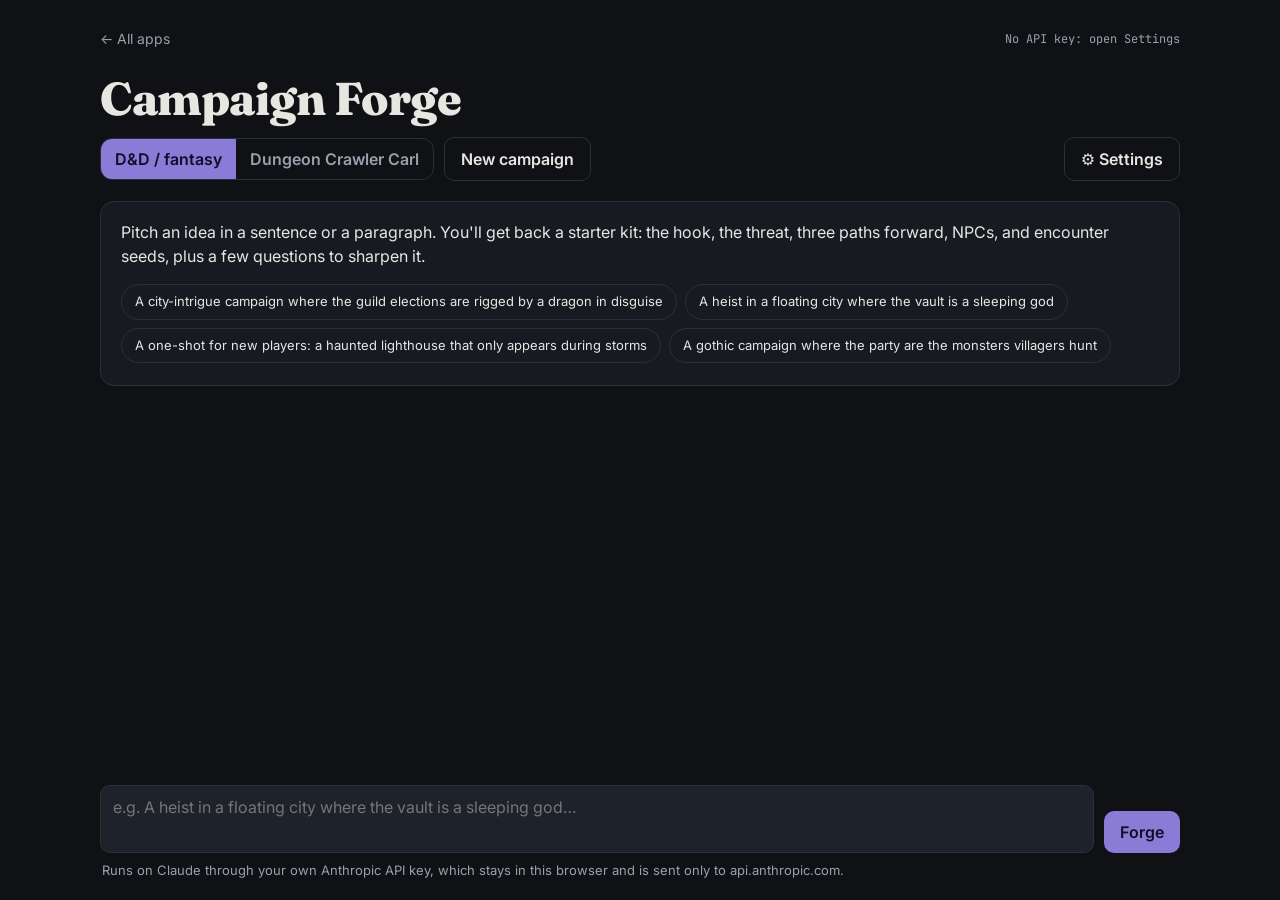
==== campaign-forge/index.html @ dca75c18 "Add personal_apps: landing page, theater, sports, housing, campaign forge - Baritenor Casting Call: " ====
<!DOCTYPE html>
<html lang="en">
<head>
<meta charset="utf-8">
<meta name="viewport" content="width=device-width, initial-scale=1">
<title>Campaign Forge</title>
<link rel="stylesheet" href="../assets/style.css">
<style>
  :root { --accent: #8a7cd6; --accent-ink: #120d2a; }
  body { min-height: 100vh; }
  .wrap { display: flex; flex-direction: column; min-height: 100vh; padding-bottom: 20px; }
  .modebar { display: flex; flex-wrap: wrap; gap: 10px; align-items: center; margin: 6px 0 14px; }
  .seg { display: inline-flex; border: 1px solid var(--line); border-radius: 12px; overflow: hidden; }
  .seg button { background: transparent; border: 0; padding: 8px 14px; color: var(--muted); font-weight: 600; }
  .seg button.on { background: var(--accent); color: var(--accent-ink); }
  .settings { margin-left: auto; }
  #log { flex: 1; display: flex; flex-direction: column; gap: 14px; padding: 6px 0 16px; }
  .msg { max-width: 860px; border-radius: 14px; padding: 14px 18px; line-height: 1.55; }
  .msg.user { align-self: flex-end; background: color-mix(in srgb, var(--accent) 18%, var(--panel)); border: 1px solid color-mix(in srgb, var(--accent) 40%, transparent); }
  .msg.bot { align-self: flex-start; background: var(--panel); border: 1px solid var(--line); }
  .msg.bot h3 { font-family: var(--display); font-size: 18px; margin: 14px 0 6px; }
  .msg.bot h3:first-child, .msg.bot h2:first-child { margin-top: 0; }
  .msg.bot h2 { font-size: 20px; margin: 14px 0 6px; }
  .msg.bot ul, .msg.bot ol { padding-left: 20px; margin: 6px 0; }
  .msg.bot p { margin: 6px 0; }
  .msg.bot code { font-family: var(--mono); font-size: 13px; background: var(--panel-2); padding: 1px 5px; border-radius: 5px; }
  .msg.err { border-color: var(--bad); color: var(--bad); }
  .chips { display: flex; flex-wrap: wrap; gap: 8px; margin: 10px 0 4px; }
  .chip { background: var(--panel); border: 1px solid var(--line); color: var(--text); border-radius: 999px; padding: 7px 13px; font-size: 13px; }
  .chip:hover { border-color: var(--accent); }
  .composer { position: sticky; bottom: 0; background: linear-gradient(to top, var(--bg) 75%, transparent); padding-top: 14px; }
  .composer form { display: flex; gap: 10px; align-items: flex-end; }
  .composer textarea { resize: none; min-height: 52px; max-height: 200px; }
  dialog { background: var(--panel); color: var(--text); border: 1px solid var(--line); border-radius: 14px; max-width: 520px; width: 92vw; }
  dialog::backdrop { background: rgba(0,0,0,.6); }
  dialog label { display: block; font-size: 13px; color: var(--muted); margin: 12px 0 4px; }
  .welcome h2 { margin-top: 10px; }
  .cursor::after { content: "▍"; animation: blink 1s steps(2) infinite; color: var(--accent); }
  @keyframes blink { 50% { opacity: 0; } }
</style>
</head>
<body>
<div class="wrap">
  <div class="topbar"><a class="home" href="../">← All apps</a><span class="stamp" id="keyState"></span></div>
  <h1 class="title">Campaign Forge</h1>
  <div class="modebar">
    <div class="seg" role="tablist" aria-label="Game system">
      <button id="mDnd" class="on" data-mode="dnd">D&amp;D / fantasy</button>
      <button id="mDcc" data-mode="dcc">Dungeon Crawler Carl</button>
    </div>
    <button class="btn ghost" id="newChat">New campaign</button>
    <button class="btn ghost settings" id="openSettings">⚙ Settings</button>
  </div>

  <div id="log">
    <div class="welcome card" id="welcome">
      <p style="margin-top:0">Pitch an idea in a sentence or a paragraph. You'll get back a starter kit: the hook, the threat, three paths forward, NPCs, and encounter seeds, plus a few questions to sharpen it.</p>
      <div class="chips" id="chips"></div>
    </div>
  </div>

  <div class="composer">
    <form id="form">
      <textarea class="field" id="input" placeholder="e.g. A heist in a floating city where the vault is a sleeping god…" rows="2"></textarea>
      <button class="btn" id="send" type="submit">Forge</button>
    </form>
    <p class="small muted" style="margin:8px 2px 0">Runs on Claude through your own Anthropic API key, which stays in this browser and is sent only to api.anthropic.com.</p>
  </div>
</div>

<dialog id="settings">
  <form method="dialog">
    <h2 style="margin-top:0">Settings</h2>
    <label for="apiKey">Anthropic API key</label>
    <input class="field" id="apiKey" type="password" placeholder="sk-ant-…" autocomplete="off">
    <label for="model">Model</label>
    <select class="field" id="model">
      <option value="claude-sonnet-5-5">Claude Sonnet 5.5 (fast, great default)</option>
      <option value="claude-opus-5-5">Claude Opus 5.5 (deepest)</option>
      <option value="claude-haiku-5-5">Claude Haiku 5.5 (quickest)</option>
    </select>
    <label><input type="checkbox" id="remember" checked> Remember the key in this browser</label>
    <p class="small muted">Get a key at console.anthropic.com. Usage is billed to that key's account.</p>
    <div style="display:flex; gap:10px; justify-content:flex-end; margin-top:14px">
      <button class="btn ghost" value="cancel">Cancel</button>
      <button class="btn" id="saveSettings" value="save">Save</button>
    </div>
  </form>
</dialog>

<script src="prompts.js"></script>
<script>
const $ = id => document.getElementById(id);
const store = {
  get(k) { try { return localStorage.getItem(k); } catch { return null; } },
  set(k, v) { try { v == null ? localStorage.removeItem(k) : localStorage.setItem(k, v); } catch {} }
};
let apiKey = store.get('forge.key') || '';
let model = store.get('forge.model') || 'claude-sonnet-5-5';
let mode = store.get('forge.mode') || 'dnd';
let history = [];
let busy = false;

const STARTERS = {
  dnd: [
    'A city-intrigue campaign where the guild elections are rigged by a dragon in disguise',
    'A heist in a floating city where the vault is a sleeping god',
    'A one-shot for new players: a haunted lighthouse that only appears during storms',
    'A gothic campaign where the party are the monsters villagers hunt'
  ],
  dcc: [
    'Floor 2 neighborhood: a dungeon-run timeshare resort whose Boss is a predatory sales manager',
    'A Boss battle in a collapsing bowling alley, with lane-themed traps',
    'An interview-show segment where the host secretly works for a rival crawler',
    'A heartbreak beat: the crawlers find a saferoom shaped like one crawler\'s childhood home'
  ]
};

function esc(s) { return s.replace(/[&<>"]/g, c => ({'&':'&amp;','<':'&lt;','>':'&gt;','"':'&quot;'}[c])); }
function md(src) {
  const lines = esc(src).split('\n'); let out = '', list = null;
  const inline = t => t.replace(/`([^`]+)`/g, '<code>$1</code>').replace(/\*\*([^*]+)\*\*/g, '<b>$1</b>').replace(/(^|[^*])\*([^*\n]+)\*/g, '$1<i>$2</i>');
  const close = () => { if (list) { out += `</${list}>`; list = null; } };
  for (const raw of lines) {
    const l = raw.trimEnd();
    let m;
    if ((m = l.match(/^(#{1,4})\s+(.*)/))) { close(); const lv = Math.min(3, Math.max(2, m[1].length)); out += `<h${lv}>${inline(m[2])}</h${lv}>`; }
    else if ((m = l.match(/^\s*[-*•]\s+(.*)/))) { if (list !== 'ul') { close(); out += '<ul>'; list = 'ul'; } out += `<li>${inline(m[1])}</li>`; }
    else if ((m = l.match(/^\s*\d+[.)]\s+(.*)/))) { if (list !== 'ol') { close(); out += '<ol>'; list = 'ol'; } out += `<li>${inline(m[1])}</li>`; }
    else if (/^\s*(---|\*\*\*)\s*$/.test(l)) { close(); out += '<hr style="border:0;border-top:1px solid var(--line)">'; }
    else if (!l.trim()) { close(); }
    else { close(); out += `<p>${inline(l)}</p>`; }
  }
  close(); return out;
}

function setMode(m) {
  mode = m; store.set('forge.mode', m);
  document.querySelectorAll('.seg button').forEach(b => b.classList.toggle('on', b.dataset.mode === m));
  $('chips').innerHTML = STARTERS[m].map(s => `<button class="chip" type="button">${esc(s)}</button>`).join('');
  $('chips').querySelectorAll('.chip').forEach(c => c.onclick = () => { $('input').value = c.textContent; $('input').focus(); });
  $('input').placeholder = m === 'dcc' ? 'e.g. A Neighborhood where every Mob is a cursed mall mascot…' : 'e.g. A heist in a floating city where the vault is a sleeping god…';
}
function keyState() { $('keyState').textContent = apiKey ? `${model} · key set` : 'No API key: open Settings'; }
function bubble(role, html, cls = '') {
  const d = document.createElement('div'); d.className = `msg ${role} ${cls}`; d.innerHTML = html;
  $('log').appendChild(d); d.scrollIntoView({ block: 'end', behavior: 'smooth' }); return d;
}

async function send(text) {
  if (busy || !text.trim()) return;
  if (!apiKey) { $('settings').showModal(); return; }
  $('welcome')?.remove();
  busy = true; $('send').disabled = true;
  history.push({ role: 'user', content: text });
  bubble('user', md(text));
  const out = bubble('bot', '', 'cursor'); let acc = '';
  try {
    const res = await fetch('https://api.anthropic.com/v1/messages', {
      method: 'POST',
      headers: {
        'content-type': 'application/json',
        'x-api-key': apiKey,
        'anthropic-version': '2023-06-01',
        'anthropic-dangerous-direct-browser-access': 'true'
      },
      body: JSON.stringify({ model, max_tokens: 4096, stream: true, system: window.FORGE_PROMPTS[mode], messages: history })
    });
    if (!res.ok) { const e = await res.json().catch(() => ({})); throw new Error(e.error?.message || `HTTP ${res.status}`); }
    const reader = res.body.getReader(); const dec = new TextDecoder(); let buf = '';
    while (true) {
      const { value, done } = await reader.read(); if (done) break;
      buf += dec.decode(value, { stream: true });
      let i; while ((i = buf.indexOf('\n\n')) >= 0) {
        const chunk = buf.slice(0, i); buf = buf.slice(i + 2);
        const data = chunk.split('\n').find(l => l.startsWith('data:'));
        if (!data) continue;
        const ev = JSON.parse(data.slice(5));
        if (ev.type === 'content_block_delta' && ev.delta?.type === 'text_delta') { acc += ev.delta.text; out.innerHTML = md(acc); }
        if (ev.type === 'error') throw new Error(ev.error?.message || 'Stream error');
      }
      out.scrollIntoView({ block: 'end' });
    }
    history.push({ role: 'assistant', content: acc });
  } catch (e) {
    history.pop();
    out.classList.add('err'); out.innerHTML = `Couldn't reach Claude: ${esc(e.message)}. Check the API key and model in Settings.`;
  } finally {
    out.classList.remove('cursor'); busy = false; $('send').disabled = false; $('input').focus();
  }
}

$('form').onsubmit = e => { e.preventDefault(); const t = $('input').value; $('input').value = ''; send(t); };
$('input').addEventListener('keydown', e => { if (e.key === 'Enter' && !e.shiftKey) { e.preventDefault(); $('form').requestSubmit(); } });
$('input').addEventListener('input', e => { e.target.style.height = 'auto'; e.target.style.height = Math.min(200, e.target.scrollHeight) + 'px'; });
document.querySelectorAll('.seg button').forEach(b => b.onclick = () => { if (history.length && b.dataset.mode !== mode && !confirm('Switching systems starts a new campaign. Continue?')) return; if (b.dataset.mode !== mode) { history = []; resetLog(); } setMode(b.dataset.mode); });
function resetLog() { $('log').innerHTML = `<div class="welcome card" id="welcome"><p style="margin-top:0">Pitch an idea in a sentence or a paragraph. You'll get back a starter kit: the hook, the threat, three paths forward, NPCs, and encounter seeds, plus a few questions to sharpen it.</p><div class="chips" id="chips"></div></div>`; setMode(mode); }
$('newChat').onclick = () => { history = []; resetLog(); };
$('openSettings').onclick = () => { $('apiKey').value = apiKey; $('model').value = model; $('settings').showModal(); };
$('settings').addEventListener('close', () => {
  if ($('settings').returnValue !== 'save') return;
  apiKey = $('apiKey').value.trim(); model = $('model').value;
  store.set('forge.key', $('remember').checked ? apiKey : null); store.set('forge.model', model); keyState();
});
setMode(mode); keyState();
</script>
</body>
</html>
---- assets/style.css ----
/* Shared styles for Jonathan's personal apps */
@import url("https://fonts.googleapis.com/css2?family=Fraunces:opsz,wght@9..144,600;9..144,800&family=Inter:wght@400;500;600&family=JetBrains+Mono:wght@400;600&display=swap");
:root {
  --bg: #0f1115;
  --panel: #171a21;
  --panel-2: #1e222b;
  --line: #2a2f3a;
  --text: #e8e6e1;
  --muted: #9aa0ab;
  --accent: #d4a24c;          /* default: brass */
  --accent-ink: #1a1408;
  --good: #5fb37a;
  --warn: #d9a441;
  --bad: #d4645c;
  --radius: 14px;
  --font: "Inter", system-ui, -apple-system, "Segoe UI", Roboto, sans-serif;
  --display: "Fraunces", Georgia, "Times New Roman", serif;
  --mono: "JetBrains Mono", ui-monospace, SFMono-Regular, Menlo, monospace;
}

* { box-sizing: border-box; }
html, body { margin: 0; background: var(--bg); color: var(--text); font-family: var(--font); line-height: 1.5; }
a { color: var(--accent); }
.wrap { max-width: 1120px; margin: 0 auto; padding: 28px 20px 64px; }

.topbar { display: flex; align-items: center; justify-content: space-between; gap: 12px; margin-bottom: 26px; }
.topbar a.home { color: var(--muted); text-decoration: none; font-size: 14px; }
.topbar a.home:hover { color: var(--text); }
.stamp { font-family: var(--mono); font-size: 12px; color: var(--muted); }

h1.title { font-family: var(--display); font-weight: 800; font-size: clamp(30px, 4.5vw, 46px); line-height: 1.05; margin: 0 0 8px; letter-spacing: -0.01em; }
p.lede { color: var(--muted); max-width: 70ch; margin: 0 0 26px; }
h2 { font-family: var(--display); font-weight: 600; font-size: 22px; margin: 34px 0 12px; }

.card { background: var(--panel); border: 1px solid var(--line); border-radius: var(--radius); padding: 18px 20px; }
.grid { display: grid; gap: 16px; }
.grid.two { grid-template-columns: repeat(auto-fit, minmax(320px, 1fr)); }
.grid.three { grid-template-columns: repeat(auto-fit, minmax(260px, 1fr)); }

.pill { display: inline-block; font-size: 12px; font-weight: 600; padding: 2px 9px; border-radius: 999px; border: 1px solid var(--line); color: var(--muted); white-space: nowrap; }
.pill.accent { background: var(--accent); color: var(--accent-ink); border-color: transparent; }
.pill.good { color: var(--good); border-color: color-mix(in srgb, var(--good) 45%, transparent); }
.pill.warn { color: var(--warn); border-color: color-mix(in srgb, var(--warn) 45%, transparent); }
.pill.bad { color: var(--bad); border-color: color-mix(in srgb, var(--bad) 45%, transparent); }

table { width: 100%; border-collapse: collapse; font-size: 14px; }
th, td { text-align: left; padding: 10px 10px; border-bottom: 1px solid var(--line); vertical-align: top; }
th { font-size: 12px; text-transform: uppercase; letter-spacing: 0.06em; color: var(--muted); font-weight: 600; }
tr:last-child td { border-bottom: none; }
.table-wrap { overflow-x: auto; }
.num { font-family: var(--mono); font-variant-numeric: tabular-nums; }
.muted { color: var(--muted); }
.small { font-size: 13px; }

.note { font-size: 13px; color: var(--muted); border-left: 3px solid var(--accent); padding: 6px 12px; margin: 18px 0; }
.sources { font-size: 13px; color: var(--muted); }
.sources a { color: var(--muted); }
.sources li { margin: 3px 0; }

.footer { margin-top: 48px; font-size: 12px; color: var(--muted); text-align: center; }

input, select, textarea, button { font: inherit; color: inherit; }
button { cursor: pointer; }
.btn { background: var(--accent); color: var(--accent-ink); border: none; padding: 9px 16px; border-radius: 10px; font-weight: 600; }
.btn.ghost { background: transparent; color: var(--text); border: 1px solid var(--line); }
.btn:disabled { opacity: 0.5; cursor: default; }
.field { background: var(--panel-2); border: 1px solid var(--line); border-radius: 10px; padding: 9px 12px; width: 100%; }
.field:focus { outline: 2px solid color-mix(in srgb, var(--accent) 60%, transparent); outline-offset: 1px; }

.empty { color: var(--muted); padding: 24px; text-align: center; }
@media (max-width: 640px) { .wrap { padding: 20px 14px 48px; } th, td { padding: 8px 6px; } }
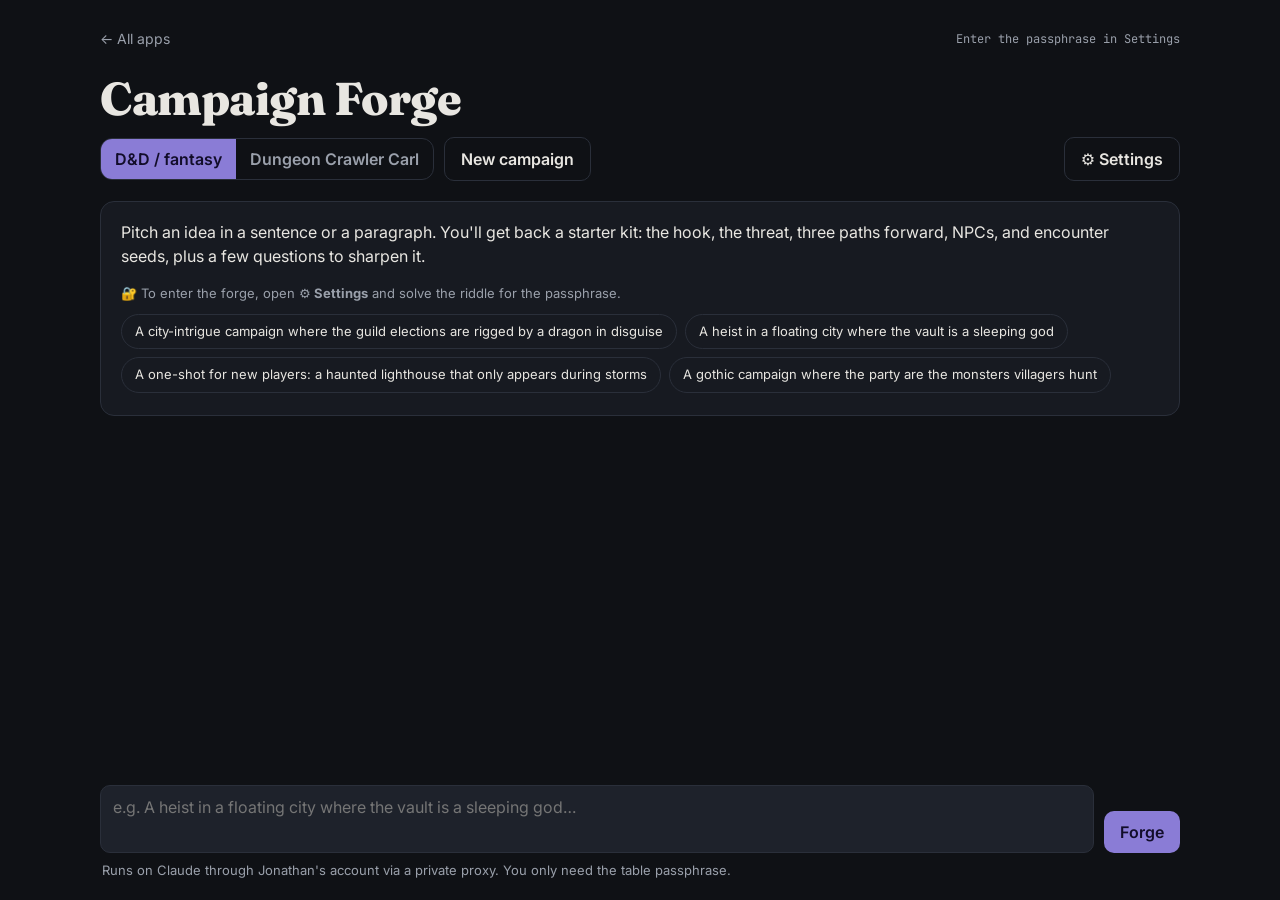
==== commit 24355551: "Campaign Forge: connect to Cloudflare Worker proxy, add passphrase riddle Co-Authored-By: Claude Opu" ====
--- a/campaign-forge/index.html
+++ b/campaign-forge/index.html
@@ -34,6 +34,9 @@
   dialog { background: var(--panel); color: var(--text); border: 1px solid var(--line); border-radius: 14px; max-width: 520px; width: 92vw; }
   dialog::backdrop { background: rgba(0,0,0,.6); }
   dialog label { display: block; font-size: 13px; color: var(--muted); margin: 12px 0 4px; }
+  .riddle { margin-top: 10px; background: var(--panel-2); border: 1px dashed color-mix(in srgb, var(--accent) 50%, transparent); border-radius: 10px; padding: 8px 12px; font-size: 14px; }
+  .riddle summary { cursor: pointer; color: var(--accent); font-weight: 600; }
+  .riddle p { margin: 8px 0; }
   .welcome h2 { margin-top: 10px; }
   .cursor::after { content: "▍"; animation: blink 1s steps(2) infinite; color: var(--accent); }
   @keyframes blink { 50% { opacity: 0; } }
@@ -54,7 +57,7 @@
 
   <div id="log">
     <div class="welcome card" id="welcome">
-      <p style="margin-top:0">Pitch an idea in a sentence or a paragraph. You'll get back a starter kit: the hook, the threat, three paths forward, NPCs, and encounter seeds, plus a few questions to sharpen it.</p>
+      <p style="margin-top:0">Pitch an idea in a sentence or a paragraph. You'll get back a starter kit: the hook, the threat, three paths forward, NPCs, and encounter seeds, plus a few questions to sharpen it.</p><p class="small muted" style="margin:0 0 6px">🔐 To enter the forge, open <b>⚙ Settings</b> and solve the riddle for the passphrase.</p>
       <div class="chips" id="chips"></div>
     </div>
   </div>
@@ -64,23 +67,41 @@
       <textarea class="field" id="input" placeholder="e.g. A heist in a floating city where the vault is a sleeping god…" rows="2"></textarea>
       <button class="btn" id="send" type="submit">Forge</button>
     </form>
-    <p class="small muted" style="margin:8px 2px 0">Runs on Claude through your own Anthropic API key, which stays in this browser and is sent only to api.anthropic.com.</p>
+    <p class="small muted" style="margin:8px 2px 0" id="footNote"></p>
   </div>
 </div>
 
 <dialog id="settings">
   <form method="dialog">
     <h2 style="margin-top:0">Settings</h2>
-    <label for="apiKey">Anthropic API key</label>
-    <input class="field" id="apiKey" type="password" placeholder="sk-ant-…" autocomplete="off">
+    <label for="conn">Connection</label>
+    <select class="field" id="conn">
+      <option value="proxy">Table passphrase (uses Jonathan's key)</option>
+      <option value="own">My own Anthropic API key</option>
+    </select>
+    <div id="passBox">
+      <label for="pass">Passphrase</label>
+      <input class="field" id="pass" type="text" placeholder="Solve the riddle…" autocomplete="off" spellcheck="false">
+      <details class="riddle">
+        <summary>📜 A riddle carved above the door</summary>
+        <p><i>Three words spoken as one breath. No gaps between them, and each word stands tall at its start.</i></p>
+        <p>The first two are the battle-cry of any party that walks in together: two short words that declare who stands here.</p>
+        <p>The third is what the bards call those who charge when fear says flee. It rhymes with <i>gallant</i>, and a certain comic-strip prince wore it as his name.</p>
+        <p class="small muted">Speak it as the party would, about themselves.</p>
+      </details>
+    </div>
+    <div id="keyBox">
+      <label for="apiKey">Anthropic API key</label>
+      <input class="field" id="apiKey" type="password" placeholder="sk-ant-…" autocomplete="off">
+    </div>
     <label for="model">Model</label>
     <select class="field" id="model">
       <option value="claude-sonnet-5-5">Claude Sonnet 5.5 (fast, great default)</option>
       <option value="claude-opus-5-5">Claude Opus 5.5 (deepest)</option>
       <option value="claude-haiku-5-5">Claude Haiku 5.5 (quickest)</option>
     </select>
-    <label><input type="checkbox" id="remember" checked> Remember the key in this browser</label>
-    <p class="small muted">Get a key at console.anthropic.com. Usage is billed to that key's account.</p>
+    <label><input type="checkbox" id="remember" checked> Remember this in this browser</label>
+    <p class="small muted" id="connHelp"></p>
     <div style="display:flex; gap:10px; justify-content:flex-end; margin-top:14px">
       <button class="btn ghost" value="cancel">Cancel</button>
       <button class="btn" id="saveSettings" value="save">Save</button>
@@ -88,6 +109,7 @@
   </form>
 </dialog>
 
+<script src="config.js"></script>
 <script src="prompts.js"></script>
 <script>
 const $ = id => document.getElementById(id);
@@ -95,6 +117,9 @@
   get(k) { try { return localStorage.getItem(k); } catch { return null; } },
   set(k, v) { try { v == null ? localStorage.removeItem(k) : localStorage.setItem(k, v); } catch {} }
 };
+const PROXY = ((window.FORGE_CONFIG || {}).proxyUrl || '').replace(/\/+$/, '');
+let conn = PROXY ? (store.get('forge.conn') || 'proxy') : 'own';
+let pass = store.get('forge.pass') || '';
 let apiKey = store.get('forge.key') || '';
 let model = store.get('forge.model') || 'claude-sonnet-5-5';
 let mode = store.get('forge.mode') || 'dnd';
@@ -141,7 +166,21 @@
   $('chips').querySelectorAll('.chip').forEach(c => c.onclick = () => { $('input').value = c.textContent; $('input').focus(); });
   $('input').placeholder = m === 'dcc' ? 'e.g. A Neighborhood where every Mob is a cursed mall mascot…' : 'e.g. A heist in a floating city where the vault is a sleeping god…';
 }
-function keyState() { $('keyState').textContent = apiKey ? `${model} · key set` : 'No API key: open Settings'; }
+const ready = () => conn === 'proxy' ? !!pass : !!apiKey;
+function keyState() {
+  $('keyState').textContent = ready() ? `${model} · ${conn === 'proxy' ? 'passphrase set' : 'own key set'}` : (conn === 'proxy' ? 'Enter the passphrase in Settings' : 'No API key: open Settings');
+  $('footNote').textContent = conn === 'proxy'
+    ? 'Runs on Claude through Jonathan\'s account via a private proxy. You only need the table passphrase.'
+    : 'Runs on Claude through your own Anthropic API key, which stays in this browser and is sent only to api.anthropic.com.';
+}
+function syncSettingsUI() {
+  const c = $('conn').value;
+  $('passBox').style.display = c === 'proxy' ? '' : 'none';
+  $('keyBox').style.display = c === 'own' ? '' : 'none';
+  $('connHelp').textContent = c === 'proxy' ? 'Solve the riddle or ask the GM. Usage is billed to Jonathan\'s account, so please forge responsibly.' : 'Get a key at console.anthropic.com. Usage is billed to that key\'s account.';
+}
+if (!PROXY) $('conn').querySelector('option[value="proxy"]').disabled = true;
+$('conn').onchange = syncSettingsUI;
 function bubble(role, html, cls = '') {
   const d = document.createElement('div'); d.className = `msg ${role} ${cls}`; d.innerHTML = html;
   $('log').appendChild(d); d.scrollIntoView({ block: 'end', behavior: 'smooth' }); return d;
@@ -149,21 +188,24 @@
 
 async function send(text) {
   if (busy || !text.trim()) return;
-  if (!apiKey) { $('settings').showModal(); return; }
+  if (!ready()) { $('openSettings').click(); return; }
   $('welcome')?.remove();
   busy = true; $('send').disabled = true;
   history.push({ role: 'user', content: text });
   bubble('user', md(text));
   const out = bubble('bot', '', 'cursor'); let acc = '';
   try {
-    const res = await fetch('https://api.anthropic.com/v1/messages', {
+    const viaProxy = conn === 'proxy';
+    const res = await fetch(viaProxy ? `${PROXY}/v1/messages` : 'https://api.anthropic.com/v1/messages', {
       method: 'POST',
-      headers: {
-        'content-type': 'application/json',
-        'x-api-key': apiKey,
-        'anthropic-version': '2023-06-01',
-        'anthropic-dangerous-direct-browser-access': 'true'
-      },
+      headers: viaProxy
+        ? { 'content-type': 'application/json', 'x-forge-pass': pass }
+        : {
+            'content-type': 'application/json',
+            'x-api-key': apiKey,
+            'anthropic-version': '2023-06-01',
+            'anthropic-dangerous-direct-browser-access': 'true'
+          },
       body: JSON.stringify({ model, max_tokens: 4096, stream: true, system: window.FORGE_PROMPTS[mode], messages: history })
     });
     if (!res.ok) { const e = await res.json().catch(() => ({})); throw new Error(e.error?.message || `HTTP ${res.status}`); }
@@ -184,7 +226,7 @@
     history.push({ role: 'assistant', content: acc });
   } catch (e) {
     history.pop();
-    out.classList.add('err'); out.innerHTML = `Couldn't reach Claude: ${esc(e.message)}. Check the API key and model in Settings.`;
+    out.classList.add('err'); out.innerHTML = /passphrase/i.test(e.message) ? `🚪 The door stays shut: that isn't the passphrase. Check the riddle in Settings, and mind the capitals and spaces.` : `Couldn't reach Claude: ${esc(e.message)}. Check the ${conn === 'proxy' ? 'passphrase' : 'API key'} and model in Settings.`;
   } finally {
     out.classList.remove('cursor'); busy = false; $('send').disabled = false; $('input').focus();
   }
@@ -194,13 +236,16 @@
 $('input').addEventListener('keydown', e => { if (e.key === 'Enter' && !e.shiftKey) { e.preventDefault(); $('form').requestSubmit(); } });
 $('input').addEventListener('input', e => { e.target.style.height = 'auto'; e.target.style.height = Math.min(200, e.target.scrollHeight) + 'px'; });
 document.querySelectorAll('.seg button').forEach(b => b.onclick = () => { if (history.length && b.dataset.mode !== mode && !confirm('Switching systems starts a new campaign. Continue?')) return; if (b.dataset.mode !== mode) { history = []; resetLog(); } setMode(b.dataset.mode); });
-function resetLog() { $('log').innerHTML = `<div class="welcome card" id="welcome"><p style="margin-top:0">Pitch an idea in a sentence or a paragraph. You'll get back a starter kit: the hook, the threat, three paths forward, NPCs, and encounter seeds, plus a few questions to sharpen it.</p><div class="chips" id="chips"></div></div>`; setMode(mode); }
+function resetLog() { $('log').innerHTML = `<div class="welcome card" id="welcome"><p style="margin-top:0">Pitch an idea in a sentence or a paragraph. You'll get back a starter kit: the hook, the threat, three paths forward, NPCs, and encounter seeds, plus a few questions to sharpen it.</p><p class="small muted" style="margin:0 0 6px">🔐 To enter the forge, open <b>⚙ Settings</b> and solve the riddle for the passphrase.</p><div class="chips" id="chips"></div></div>`; setMode(mode); }
 $('newChat').onclick = () => { history = []; resetLog(); };
-$('openSettings').onclick = () => { $('apiKey').value = apiKey; $('model').value = model; $('settings').showModal(); };
+$('openSettings').onclick = () => { $('conn').value = conn; $('pass').value = pass; $('apiKey').value = apiKey; $('model').value = model; syncSettingsUI(); $('settings').showModal(); };
 $('settings').addEventListener('close', () => {
   if ($('settings').returnValue !== 'save') return;
-  apiKey = $('apiKey').value.trim(); model = $('model').value;
-  store.set('forge.key', $('remember').checked ? apiKey : null); store.set('forge.model', model); keyState();
+  conn = $('conn').value; pass = $('pass').value.trim(); apiKey = $('apiKey').value.trim(); model = $('model').value;
+  const keep = $('remember').checked;
+  store.set('forge.conn', conn); store.set('forge.model', model);
+  store.set('forge.pass', keep && pass ? pass : null); store.set('forge.key', keep && apiKey ? apiKey : null);
+  keyState();
 });
 setMode(mode); keyState();
 </script>
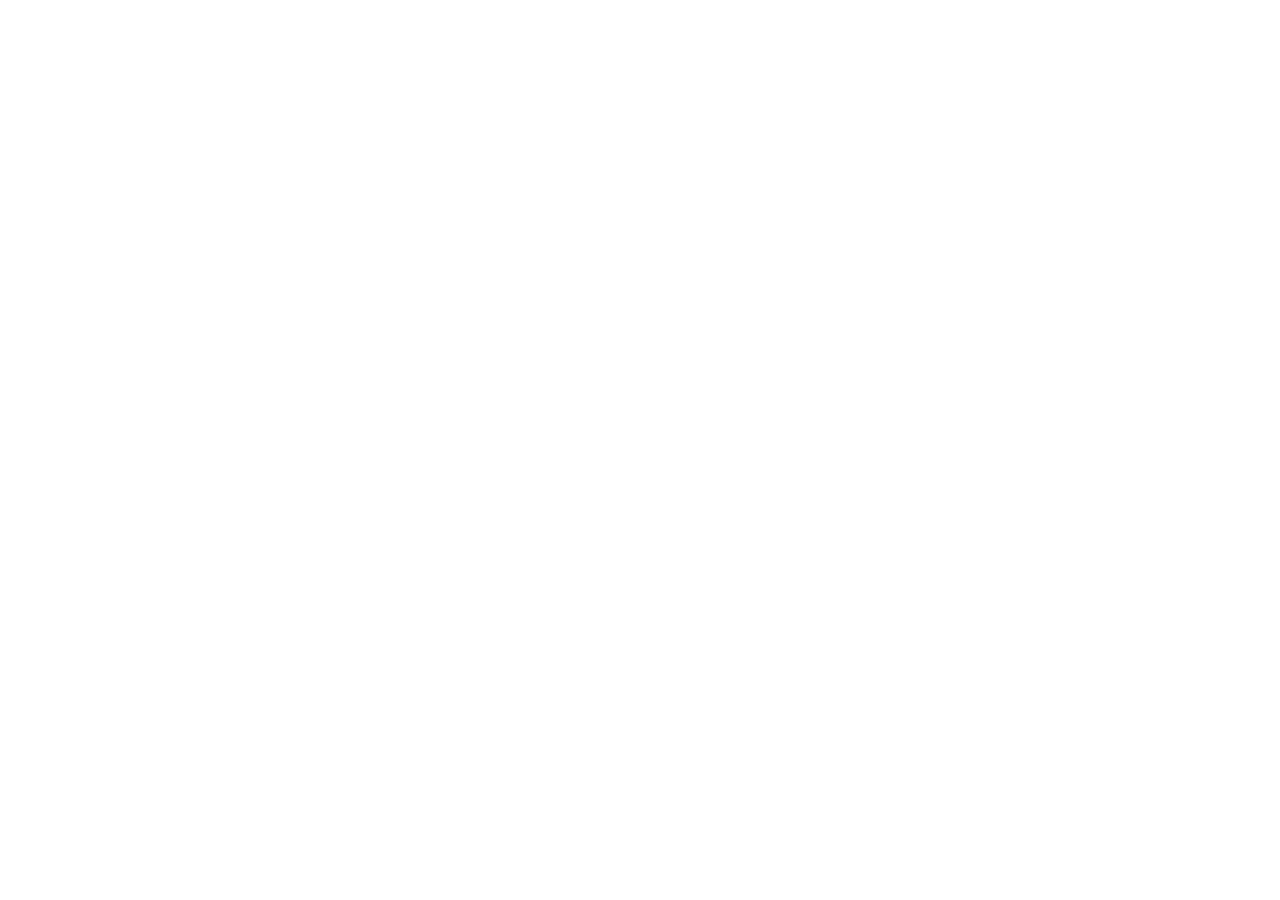
==== commit 8917259d: "Redirect to the unified site at https://coppolajonathan-lab.github.io Co-Authored-By: Claude Opus 5." ====
--- a/campaign-forge/index.html
+++ b/campaign-forge/index.html
@@ -1,253 +1,7 @@
 <!DOCTYPE html>
-<html lang="en">
-<head>
-<meta charset="utf-8">
-<meta name="viewport" content="width=device-width, initial-scale=1">
-<title>Campaign Forge</title>
-<link rel="stylesheet" href="../assets/style.css">
-<style>
-  :root { --accent: #8a7cd6; --accent-ink: #120d2a; }
-  body { min-height: 100vh; }
-  .wrap { display: flex; flex-direction: column; min-height: 100vh; padding-bottom: 20px; }
-  .modebar { display: flex; flex-wrap: wrap; gap: 10px; align-items: center; margin: 6px 0 14px; }
-  .seg { display: inline-flex; border: 1px solid var(--line); border-radius: 12px; overflow: hidden; }
-  .seg button { background: transparent; border: 0; padding: 8px 14px; color: var(--muted); font-weight: 600; }
-  .seg button.on { background: var(--accent); color: var(--accent-ink); }
-  .settings { margin-left: auto; }
-  #log { flex: 1; display: flex; flex-direction: column; gap: 14px; padding: 6px 0 16px; }
-  .msg { max-width: 860px; border-radius: 14px; padding: 14px 18px; line-height: 1.55; }
-  .msg.user { align-self: flex-end; background: color-mix(in srgb, var(--accent) 18%, var(--panel)); border: 1px solid color-mix(in srgb, var(--accent) 40%, transparent); }
-  .msg.bot { align-self: flex-start; background: var(--panel); border: 1px solid var(--line); }
-  .msg.bot h3 { font-family: var(--display); font-size: 18px; margin: 14px 0 6px; }
-  .msg.bot h3:first-child, .msg.bot h2:first-child { margin-top: 0; }
-  .msg.bot h2 { font-size: 20px; margin: 14px 0 6px; }
-  .msg.bot ul, .msg.bot ol { padding-left: 20px; margin: 6px 0; }
-  .msg.bot p { margin: 6px 0; }
-  .msg.bot code { font-family: var(--mono); font-size: 13px; background: var(--panel-2); padding: 1px 5px; border-radius: 5px; }
-  .msg.err { border-color: var(--bad); color: var(--bad); }
-  .chips { display: flex; flex-wrap: wrap; gap: 8px; margin: 10px 0 4px; }
-  .chip { background: var(--panel); border: 1px solid var(--line); color: var(--text); border-radius: 999px; padding: 7px 13px; font-size: 13px; }
-  .chip:hover { border-color: var(--accent); }
-  .composer { position: sticky; bottom: 0; background: linear-gradient(to top, var(--bg) 75%, transparent); padding-top: 14px; }
-  .composer form { display: flex; gap: 10px; align-items: flex-end; }
-  .composer textarea { resize: none; min-height: 52px; max-height: 200px; }
-  dialog { background: var(--panel); color: var(--text); border: 1px solid var(--line); border-radius: 14px; max-width: 520px; width: 92vw; }
-  dialog::backdrop { background: rgba(0,0,0,.6); }
-  dialog label { display: block; font-size: 13px; color: var(--muted); margin: 12px 0 4px; }
-  .riddle { margin-top: 10px; background: var(--panel-2); border: 1px dashed color-mix(in srgb, var(--accent) 50%, transparent); border-radius: 10px; padding: 8px 12px; font-size: 14px; }
-  .riddle summary { cursor: pointer; color: var(--accent); font-weight: 600; }
-  .riddle p { margin: 8px 0; }
-  .welcome h2 { margin-top: 10px; }
-  .cursor::after { content: "▍"; animation: blink 1s steps(2) infinite; color: var(--accent); }
-  @keyframes blink { 50% { opacity: 0; } }
-</style>
-</head>
-<body>
-<div class="wrap">
-  <div class="topbar"><a class="home" href="../">← All apps</a><span class="stamp" id="keyState"></span></div>
-  <h1 class="title">Campaign Forge</h1>
-  <div class="modebar">
-    <div class="seg" role="tablist" aria-label="Game system">
-      <button id="mDnd" class="on" data-mode="dnd">D&amp;D / fantasy</button>
-      <button id="mDcc" data-mode="dcc">Dungeon Crawler Carl</button>
-    </div>
-    <button class="btn ghost" id="newChat">New campaign</button>
-    <button class="btn ghost settings" id="openSettings">⚙ Settings</button>
-  </div>
-
-  <div id="log">
-    <div class="welcome card" id="welcome">
-      <p style="margin-top:0">Pitch an idea in a sentence or a paragraph. You'll get back a starter kit: the hook, the threat, three paths forward, NPCs, and encounter seeds, plus a few questions to sharpen it.</p><p class="small muted" style="margin:0 0 6px">🔐 To enter the forge, open <b>⚙ Settings</b> and solve the riddle for the passphrase.</p>
-      <div class="chips" id="chips"></div>
-    </div>
-  </div>
-
-  <div class="composer">
-    <form id="form">
-      <textarea class="field" id="input" placeholder="e.g. A heist in a floating city where the vault is a sleeping god…" rows="2"></textarea>
-      <button class="btn" id="send" type="submit">Forge</button>
-    </form>
-    <p class="small muted" style="margin:8px 2px 0" id="footNote"></p>
-  </div>
-</div>
-
-<dialog id="settings">
-  <form method="dialog">
-    <h2 style="margin-top:0">Settings</h2>
-    <label for="conn">Connection</label>
-    <select class="field" id="conn">
-      <option value="proxy">Table passphrase (uses Jonathan's key)</option>
-      <option value="own">My own Anthropic API key</option>
-    </select>
-    <div id="passBox">
-      <label for="pass">Passphrase</label>
-      <input class="field" id="pass" type="text" placeholder="Solve the riddle…" autocomplete="off" spellcheck="false">
-      <details class="riddle">
-        <summary>📜 A riddle carved above the door</summary>
-        <p><i>Three words spoken as one breath. No gaps between them, and each word stands tall at its start.</i></p>
-        <p>The first two are the battle-cry of any party that walks in together: two short words that declare who stands here.</p>
-        <p>The third is what the bards call those who charge when fear says flee. It rhymes with <i>gallant</i>, and a certain comic-strip prince wore it as his name.</p>
-        <p class="small muted">Speak it as the party would, about themselves.</p>
-      </details>
-    </div>
-    <div id="keyBox">
-      <label for="apiKey">Anthropic API key</label>
-      <input class="field" id="apiKey" type="password" placeholder="sk-ant-…" autocomplete="off">
-    </div>
-    <label for="model">Model</label>
-    <select class="field" id="model">
-      <option value="claude-sonnet-5-5">Claude Sonnet 5.5 (fast, great default)</option>
-      <option value="claude-opus-5-5">Claude Opus 5.5 (deepest)</option>
-      <option value="claude-haiku-5-5">Claude Haiku 5.5 (quickest)</option>
-    </select>
-    <label><input type="checkbox" id="remember" checked> Remember this in this browser</label>
-    <p class="small muted" id="connHelp"></p>
-    <div style="display:flex; gap:10px; justify-content:flex-end; margin-top:14px">
-      <button class="btn ghost" value="cancel">Cancel</button>
-      <button class="btn" id="saveSettings" value="save">Save</button>
-    </div>
-  </form>
-</dialog>
-
-<script src="config.js"></script>
-<script src="prompts.js"></script>
-<script>
-const $ = id => document.getElementById(id);
-const store = {
-  get(k) { try { return localStorage.getItem(k); } catch { return null; } },
-  set(k, v) { try { v == null ? localStorage.removeItem(k) : localStorage.setItem(k, v); } catch {} }
-};
-const PROXY = ((window.FORGE_CONFIG || {}).proxyUrl || '').replace(/\/+$/, '');
-let conn = PROXY ? (store.get('forge.conn') || 'proxy') : 'own';
-let pass = store.get('forge.pass') || '';
-let apiKey = store.get('forge.key') || '';
-let model = store.get('forge.model') || 'claude-sonnet-5-5';
-let mode = store.get('forge.mode') || 'dnd';
-let history = [];
-let busy = false;
-
-const STARTERS = {
-  dnd: [
-    'A city-intrigue campaign where the guild elections are rigged by a dragon in disguise',
-    'A heist in a floating city where the vault is a sleeping god',
-    'A one-shot for new players: a haunted lighthouse that only appears during storms',
-    'A gothic campaign where the party are the monsters villagers hunt'
-  ],
-  dcc: [
-    'Floor 2 neighborhood: a dungeon-run timeshare resort whose Boss is a predatory sales manager',
-    'A Boss battle in a collapsing bowling alley, with lane-themed traps',
-    'An interview-show segment where the host secretly works for a rival crawler',
-    'A heartbreak beat: the crawlers find a saferoom shaped like one crawler\'s childhood home'
-  ]
-};
-
-function esc(s) { return s.replace(/[&<>"]/g, c => ({'&':'&amp;','<':'&lt;','>':'&gt;','"':'&quot;'}[c])); }
-function md(src) {
-  const lines = esc(src).split('\n'); let out = '', list = null;
-  const inline = t => t.replace(/`([^`]+)`/g, '<code>$1</code>').replace(/\*\*([^*]+)\*\*/g, '<b>$1</b>').replace(/(^|[^*])\*([^*\n]+)\*/g, '$1<i>$2</i>');
-  const close = () => { if (list) { out += `</${list}>`; list = null; } };
-  for (const raw of lines) {
-    const l = raw.trimEnd();
-    let m;
-    if ((m = l.match(/^(#{1,4})\s+(.*)/))) { close(); const lv = Math.min(3, Math.max(2, m[1].length)); out += `<h${lv}>${inline(m[2])}</h${lv}>`; }
-    else if ((m = l.match(/^\s*[-*•]\s+(.*)/))) { if (list !== 'ul') { close(); out += '<ul>'; list = 'ul'; } out += `<li>${inline(m[1])}</li>`; }
-    else if ((m = l.match(/^\s*\d+[.)]\s+(.*)/))) { if (list !== 'ol') { close(); out += '<ol>'; list = 'ol'; } out += `<li>${inline(m[1])}</li>`; }
-    else if (/^\s*(---|\*\*\*)\s*$/.test(l)) { close(); out += '<hr style="border:0;border-top:1px solid var(--line)">'; }
-    else if (!l.trim()) { close(); }
-    else { close(); out += `<p>${inline(l)}</p>`; }
-  }
-  close(); return out;
-}
-
-function setMode(m) {
-  mode = m; store.set('forge.mode', m);
-  document.querySelectorAll('.seg button').forEach(b => b.classList.toggle('on', b.dataset.mode === m));
-  $('chips').innerHTML = STARTERS[m].map(s => `<button class="chip" type="button">${esc(s)}</button>`).join('');
-  $('chips').querySelectorAll('.chip').forEach(c => c.onclick = () => { $('input').value = c.textContent; $('input').focus(); });
-  $('input').placeholder = m === 'dcc' ? 'e.g. A Neighborhood where every Mob is a cursed mall mascot…' : 'e.g. A heist in a floating city where the vault is a sleeping god…';
-}
-const ready = () => conn === 'proxy' ? !!pass : !!apiKey;
-function keyState() {
-  $('keyState').textContent = ready() ? `${model} · ${conn === 'proxy' ? 'passphrase set' : 'own key set'}` : (conn === 'proxy' ? 'Enter the passphrase in Settings' : 'No API key: open Settings');
-  $('footNote').textContent = conn === 'proxy'
-    ? 'Runs on Claude through Jonathan\'s account via a private proxy. You only need the table passphrase.'
-    : 'Runs on Claude through your own Anthropic API key, which stays in this browser and is sent only to api.anthropic.com.';
-}
-function syncSettingsUI() {
-  const c = $('conn').value;
-  $('passBox').style.display = c === 'proxy' ? '' : 'none';
-  $('keyBox').style.display = c === 'own' ? '' : 'none';
-  $('connHelp').textContent = c === 'proxy' ? 'Solve the riddle or ask the GM. Usage is billed to Jonathan\'s account, so please forge responsibly.' : 'Get a key at console.anthropic.com. Usage is billed to that key\'s account.';
-}
-if (!PROXY) $('conn').querySelector('option[value="proxy"]').disabled = true;
-$('conn').onchange = syncSettingsUI;
-function bubble(role, html, cls = '') {
-  const d = document.createElement('div'); d.className = `msg ${role} ${cls}`; d.innerHTML = html;
-  $('log').appendChild(d); d.scrollIntoView({ block: 'end', behavior: 'smooth' }); return d;
-}
-
-async function send(text) {
-  if (busy || !text.trim()) return;
-  if (!ready()) { $('openSettings').click(); return; }
-  $('welcome')?.remove();
-  busy = true; $('send').disabled = true;
-  history.push({ role: 'user', content: text });
-  bubble('user', md(text));
-  const out = bubble('bot', '', 'cursor'); let acc = '';
-  try {
-    const viaProxy = conn === 'proxy';
-    const res = await fetch(viaProxy ? `${PROXY}/v1/messages` : 'https://api.anthropic.com/v1/messages', {
-      method: 'POST',
-      headers: viaProxy
-        ? { 'content-type': 'application/json', 'x-forge-pass': pass }
-        : {
-            'content-type': 'application/json',
-            'x-api-key': apiKey,
-            'anthropic-version': '2023-06-01',
-            'anthropic-dangerous-direct-browser-access': 'true'
-          },
-      body: JSON.stringify({ model, max_tokens: 4096, stream: true, system: window.FORGE_PROMPTS[mode], messages: history })
-    });
-    if (!res.ok) { const e = await res.json().catch(() => ({})); throw new Error(e.error?.message || `HTTP ${res.status}`); }
-    const reader = res.body.getReader(); const dec = new TextDecoder(); let buf = '';
-    while (true) {
-      const { value, done } = await reader.read(); if (done) break;
-      buf += dec.decode(value, { stream: true });
-      let i; while ((i = buf.indexOf('\n\n')) >= 0) {
-        const chunk = buf.slice(0, i); buf = buf.slice(i + 2);
-        const data = chunk.split('\n').find(l => l.startsWith('data:'));
-        if (!data) continue;
-        const ev = JSON.parse(data.slice(5));
-        if (ev.type === 'content_block_delta' && ev.delta?.type === 'text_delta') { acc += ev.delta.text; out.innerHTML = md(acc); }
-        if (ev.type === 'error') throw new Error(ev.error?.message || 'Stream error');
-      }
-      out.scrollIntoView({ block: 'end' });
-    }
-    history.push({ role: 'assistant', content: acc });
-  } catch (e) {
-    history.pop();
-    out.classList.add('err'); out.innerHTML = /passphrase/i.test(e.message) ? `🚪 The door stays shut: that isn't the passphrase. Check the riddle in Settings, and mind the capitals and spaces.` : `Couldn't reach Claude: ${esc(e.message)}. Check the ${conn === 'proxy' ? 'passphrase' : 'API key'} and model in Settings.`;
-  } finally {
-    out.classList.remove('cursor'); busy = false; $('send').disabled = false; $('input').focus();
-  }
-}
-
-$('form').onsubmit = e => { e.preventDefault(); const t = $('input').value; $('input').value = ''; send(t); };
-$('input').addEventListener('keydown', e => { if (e.key === 'Enter' && !e.shiftKey) { e.preventDefault(); $('form').requestSubmit(); } });
-$('input').addEventListener('input', e => { e.target.style.height = 'auto'; e.target.style.height = Math.min(200, e.target.scrollHeight) + 'px'; });
-document.querySelectorAll('.seg button').forEach(b => b.onclick = () => { if (history.length && b.dataset.mode !== mode && !confirm('Switching systems starts a new campaign. Continue?')) return; if (b.dataset.mode !== mode) { history = []; resetLog(); } setMode(b.dataset.mode); });
-function resetLog() { $('log').innerHTML = `<div class="welcome card" id="welcome"><p style="margin-top:0">Pitch an idea in a sentence or a paragraph. You'll get back a starter kit: the hook, the threat, three paths forward, NPCs, and encounter seeds, plus a few questions to sharpen it.</p><p class="small muted" style="margin:0 0 6px">🔐 To enter the forge, open <b>⚙ Settings</b> and solve the riddle for the passphrase.</p><div class="chips" id="chips"></div></div>`; setMode(mode); }
-$('newChat').onclick = () => { history = []; resetLog(); };
-$('openSettings').onclick = () => { $('conn').value = conn; $('pass').value = pass; $('apiKey').value = apiKey; $('model').value = model; syncSettingsUI(); $('settings').showModal(); };
-$('settings').addEventListener('close', () => {
-  if ($('settings').returnValue !== 'save') return;
-  conn = $('conn').value; pass = $('pass').value.trim(); apiKey = $('apiKey').value.trim(); model = $('model').value;
-  const keep = $('remember').checked;
-  store.set('forge.conn', conn); store.set('forge.model', model);
-  store.set('forge.pass', keep && pass ? pass : null); store.set('forge.key', keep && apiKey ? apiKey : null);
-  keyState();
-});
-setMode(mode); keyState();
-</script>
-</body>
-</html>
+<html lang="en"><head><meta charset="utf-8">
+<title>Moved</title>
+<link rel="canonical" href="https://coppolajonathan-lab.github.io/apps/campaign-forge/">
+<meta http-equiv="refresh" content="0; url=https://coppolajonathan-lab.github.io/apps/campaign-forge/">
+<script>location.replace("https://coppolajonathan-lab.github.io/apps/campaign-forge/" + location.hash);</script>
+</head><body style="font-family:system-ui;padding:40px">This page moved to <a href="https://coppolajonathan-lab.github.io/apps/campaign-forge/">https://coppolajonathan-lab.github.io/apps/campaign-forge/</a>.</body></html>
